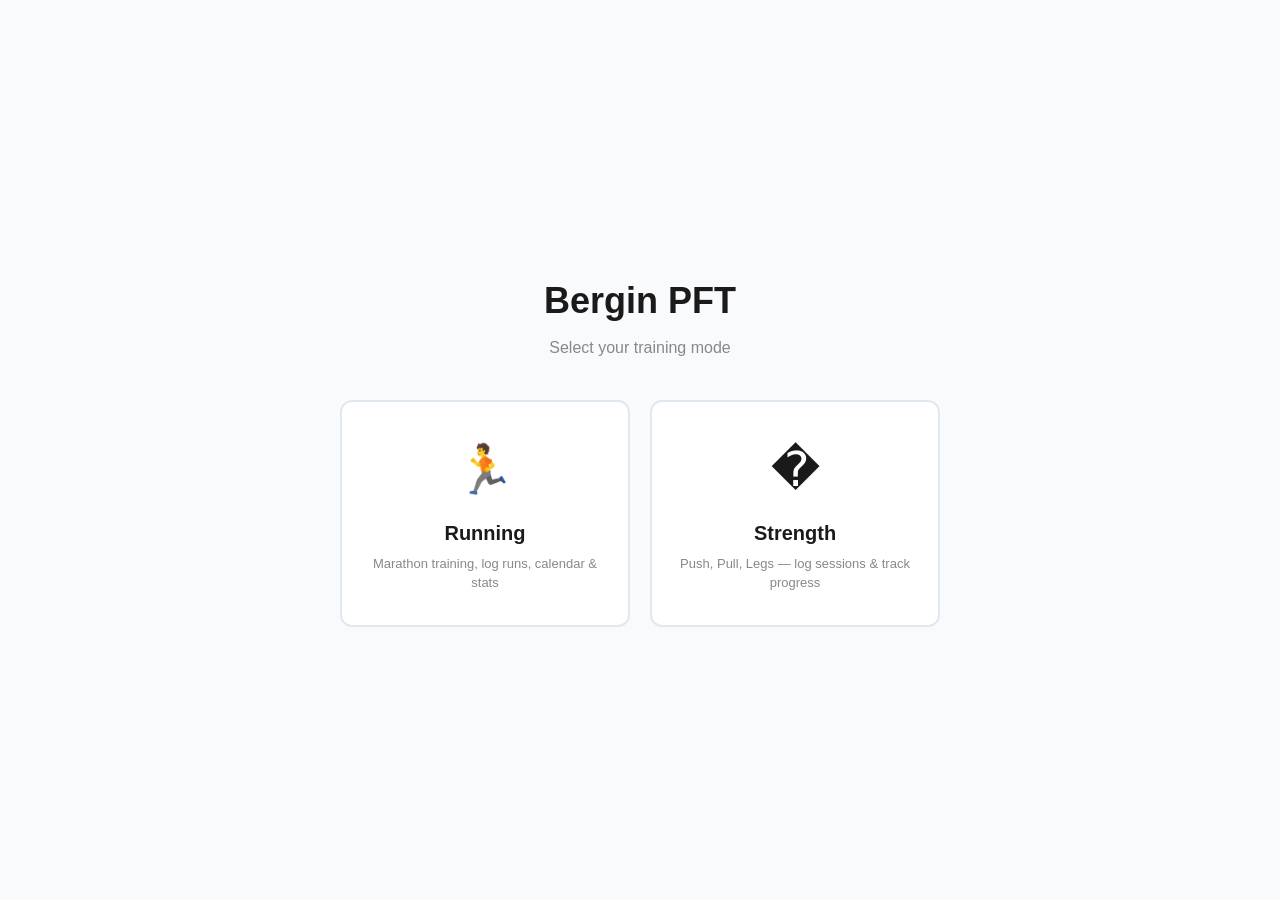
==== index.html @ 03e3f367 "Initial commit - fitness tracking app" ====
<!DOCTYPE html>
<html lang="en">
<head>
    <meta charset="UTF-8">
    <meta name="viewport" content="width=device-width, initial-scale=1.0">
    <title>Bergin PFT</title>
    <link rel="stylesheet" href="./styles.css">
</head>
<body>

    <!-- Mode Selection Screen -->
    <div id="mode-select" class="mode-select">
        <div class="mode-select-inner">
            <h1 class="mode-select-title">Bergin PFT</h1>
            <p class="mode-select-subtitle">Select your training mode</p>
            <div class="mode-cards">
                <div class="mode-card" id="mode-running">
                    <div class="mode-card-icon">🏃</div>
                    <div class="mode-card-label">Running</div>
                    <div class="mode-card-desc">Marathon training, log runs, calendar &amp; stats</div>
                </div>
                <div class="mode-card" id="mode-strength">
                    <div class="mode-card-icon">�️</div>
                    <div class="mode-card-label">Strength</div>
                    <div class="mode-card-desc">Push, Pull, Legs — log sessions &amp; track progress</div>
                </div>
            </div>
        </div>
    </div>

    <!-- ============================================================
         RUNNING MODE
         ============================================================ -->
    <div id="running-app" class="app-container" style="display:none;">
        <nav class="nav">
            <span class="nav-logo" id="running-back-btn">← Bergin PFT</span>
            <ul class="nav-links">
                <li><a class="nav-link active" data-view="r-overview">Overview</a></li>
                <li><a class="nav-link" data-view="r-plan">Plan</a></li>
                <li><a class="nav-link" data-view="r-log">Log Run</a></li>
                <li><a class="nav-link" data-view="r-calendar">Calendar</a></li>
                <li><a class="nav-link" data-view="r-stats">Stats</a></li>
            </ul>
        </nav>

        <main class="main">
            <!-- Running Overview -->
            <section id="view-r-overview" class="view-section active">
                <h1 class="page-title">Overview</h1>
                <p class="page-subtitle"></p>
                <div class="dashboard-grid">
                    <div class="card">
                        <div class="card-title"><svg width="24" height="16" viewBox="0 0 24 16" style="vertical-align:middle;margin-right:6px;border-radius:2px;"><rect x="0" y="0" width="8" height="16" fill="#002B7F"/><rect x="8" y="0" width="8" height="16" fill="#FCD116"/><rect x="16" y="0" width="8" height="16" fill="#CE1126"/></svg>Upcoming Race — Bucharest Marathon, 11th October 2026</div>
                        <div class="countdown-grid">
                            <div class="countdown-item">
                                <span class="countdown-number" id="countdown-days">—</span>
                                <span class="countdown-label">Days</span>
                            </div>
                            <div class="countdown-item">
                                <span class="countdown-number" id="countdown-hours">—</span>
                                <span class="countdown-label">Hours</span>
                            </div>
                            <div class="countdown-item">
                                <span class="countdown-number" id="countdown-minutes">—</span>
                                <span class="countdown-label">Minutes</span>
                            </div>
                            <div class="countdown-item">
                                <span class="countdown-number" id="countdown-seconds">—</span>
                                <span class="countdown-label">Seconds</span>
                            </div>
                        </div>
                    </div>
                    <div class="card">
                        <div class="card-title">Target Goal Time</div>
                        <div class="goal-time">3:45:00</div>
                        <div class="goal-pace">Pace: 5:20–5:25/km</div>
                    </div>
                    <div class="card">
                        <div class="card-title">Training Paces</div>
                        <div id="paces-content"></div>
                    </div>
                    <div class="card">
                        <div class="card-title">This Week</div>
                        <div id="this-week-content"></div>
                    </div>
                </div>
            </section>

            <!-- Running Plan -->
            <section id="view-r-plan" class="view-section">
                <h1 class="page-title">Training Plan</h1>
                <p class="page-subtitle">18-week programme for Bucharest Marathon — Target 3:45:00</p>
                <div id="plan-content"></div>
            </section>

            <!-- Log Run -->
            <section id="view-r-log" class="view-section">
                <h1 class="page-title">Log Run</h1>
                <p class="page-subtitle">Record your training runs to track progress.</p>
                <div class="card">
                    <form id="log-run-form" novalidate>
                        <div class="form-group">
                            <label class="form-label" for="run-date">Date *</label>
                            <input class="form-input" type="date" id="run-date" required>
                        </div>
                        <div class="form-group">
                            <label class="form-label" for="run-type">Run Type *</label>
                            <select class="form-input" id="run-type" required>
                                <option value="">— Select —</option>
                                <option value="Easy">Easy</option>
                                <option value="Long Run">Long Run</option>
                                <option value="Tempo">Tempo</option>
                                <option value="Intervals">Intervals</option>
                                <option value="Marathon Pace">Marathon Pace</option>
                                <option value="Hills">Hills</option>
                                <option value="Recovery">Recovery</option>
                                <option value="Race">Race</option>
                            </select>
                        </div>
                        <div class="form-group">
                            <label class="form-label" for="run-distance">Distance (km) *</label>
                            <input class="form-input" type="number" id="run-distance" min="0" step="0.1" placeholder="e.g. 10.5" required>
                        </div>
                        <div class="form-group">
                            <label class="form-label">Pace (min:sec per km) *</label>
                            <div class="form-row">
                                <input class="form-input" type="number" id="run-pace-min" min="0" max="15" step="1" placeholder="min">
                                <input class="form-input" type="number" id="run-pace-sec" min="0" max="59" step="1" placeholder="sec">
                            </div>
                        </div>
                        <div class="form-group">
                            <label class="form-label" for="run-notes">Notes (optional)</label>
                            <textarea class="form-input form-textarea" id="run-notes" rows="3" placeholder="e.g. Felt strong on the hills"></textarea>
                        </div>
                        <div class="form-group">
                            <button type="submit" class="btn btn-primary">Save Run</button>
                        </div>
                    </form>
                </div>
                <h2 class="section-heading">Recent Runs</h2>
                <div id="recent-runs-list"></div>
            </section>

            <!-- Running Calendar -->
            <section id="view-r-calendar" class="view-section">
                <h1 class="page-title">Calendar</h1>
                <p class="page-subtitle">Monthly view of your logged runs.</p>
                <div class="calendar-controls">
                    <button class="btn btn-secondary" id="r-cal-prev">&larr; Previous</button>
                    <span class="calendar-month-label" id="r-cal-month-label"></span>
                    <button class="btn btn-secondary" id="r-cal-next">Next &rarr;</button>
                </div>
                <div class="calendar-grid">
                    <div class="calendar-day-header">Mon</div>
                    <div class="calendar-day-header">Tue</div>
                    <div class="calendar-day-header">Wed</div>
                    <div class="calendar-day-header">Thu</div>
                    <div class="calendar-day-header">Fri</div>
                    <div class="calendar-day-header">Sat</div>
                    <div class="calendar-day-header">Sun</div>
                </div>
                <div class="calendar-grid" id="r-cal-grid"></div>
                <!-- Day Detail Modal -->
                <div class="modal-overlay" id="r-cal-modal">
                    <div class="modal">
                        <div class="modal-header">
                            <h2 class="modal-title" id="r-cal-modal-title">—</h2>
                            <button class="btn btn-secondary btn-sm" id="r-cal-modal-close">&times;</button>
                        </div>
                        <div id="r-cal-modal-body"></div>
                    </div>
                </div>
            </section>

            <!-- Running Stats -->
            <section id="view-r-stats" class="view-section">
                <h1 class="page-title">Stats</h1>
                <p class="page-subtitle">Key running metrics and trends.</p>
                <div class="stats-summary-grid" id="r-stats-summary"></div>
                <div class="card" style="margin-top: 24px;">
                    <div class="card-title">Weekly Running Mileage</div>
                    <canvas id="chart-mileage" width="900" height="280"></canvas>
                </div>
                <div class="card" style="margin-top: 16px;">
                    <div class="card-title">Average Pace by Week</div>
                    <canvas id="chart-pace" width="900" height="280"></canvas>
                </div>
            </section>
        </main>
    </div>

    <!-- ============================================================
         STRENGTH MODE
         ============================================================ -->
    <div id="strength-app" class="app-container" style="display:none;">
        <nav class="nav">
            <span class="nav-logo" id="strength-back-btn">← Bergin PFT</span>
            <ul class="nav-links">
                <li><a class="nav-link active" data-view="s-overview">Overview</a></li>
                <li><a class="nav-link" data-view="s-log">Log Session</a></li>
                <li><a class="nav-link" data-view="s-calendar">Calendar</a></li>
                <li><a class="nav-link" data-view="s-stats">Stats</a></li>
            </ul>
        </nav>

        <main class="main">
            <!-- Strength Overview -->
            <section id="view-s-overview" class="view-section active">
                <h1 class="page-title">Overview</h1>
                <p class="page-subtitle">Strength training progress at a glance.</p>
                <div class="dashboard-grid">
                    <div class="card">
                        <div class="card-title">Sessions This Month</div>
                        <div class="goal-time" id="s-sessions-count">0</div>
                    </div>
                    <div class="card">
                        <div class="card-title">Goal</div>
                        <div class="goal-time" style="font-size:24px;">45KG Dumbbell Press</div>
                        <div class="goal-pace">Target: May 2027</div>
                    </div>
                </div>
                <div class="strength-groups-grid">
                    <div class="card strength-group-card">
                        <div class="card-title">Push</div>
                        <div id="s-push-list" class="exercise-list"></div>
                    </div>
                    <div class="card strength-group-card">
                        <div class="card-title">Pull</div>
                        <div id="s-pull-list" class="exercise-list"></div>
                    </div>
                    <div class="card strength-group-card">
                        <div class="card-title">Legs</div>
                        <div id="s-legs-list" class="exercise-list"></div>
                    </div>
                </div>
            </section>

            <!-- Log Session -->
            <section id="view-s-log" class="view-section">
                <h1 class="page-title">Log Session</h1>
                <p class="page-subtitle">Record your strength training session.</p>
                <div class="card">
                    <form id="s-log-form" novalidate>
                        <div class="form-group">
                            <label class="form-label" for="s-session-date">Date *</label>
                            <input class="form-input" type="date" id="s-session-date" required>
                        </div>
                        <div class="form-group">
                            <label class="form-label" for="s-session-type">Type *</label>
                            <select class="form-input" id="s-session-type" required>
                                <option value="">— Select —</option>
                                <option value="Push">Push</option>
                                <option value="Pull">Pull</option>
                                <option value="Legs">Legs</option>
                            </select>
                        </div>
                        <div id="s-exercise-selector" style="display:none;">
                            <div class="form-group">
                                <label class="form-label">Select Exercises</label>
                                <div id="s-exercise-checkboxes" class="exercise-checkboxes"></div>
                            </div>
                        </div>
                        <div id="s-exercise-inputs"></div>
                        <div class="form-group" id="s-save-group" style="display:none;">
                            <button type="submit" class="btn btn-primary">Save Session</button>
                        </div>
                    </form>
                </div>
                <h2 class="section-heading">Recent Sessions</h2>
                <div id="s-recent-sessions"></div>
            </section>

            <!-- Strength Calendar -->
            <section id="view-s-calendar" class="view-section">
                <h1 class="page-title">Calendar</h1>
                <p class="page-subtitle">Monthly view of your strength sessions.</p>
                <div class="calendar-controls">
                    <button class="btn btn-secondary" id="s-cal-prev">&larr; Previous</button>
                    <span class="calendar-month-label" id="s-cal-month-label"></span>
                    <button class="btn btn-secondary" id="s-cal-next">Next &rarr;</button>
                </div>
                <div class="calendar-grid">
                    <div class="calendar-day-header">Mon</div>
                    <div class="calendar-day-header">Tue</div>
                    <div class="calendar-day-header">Wed</div>
                    <div class="calendar-day-header">Thu</div>
                    <div class="calendar-day-header">Fri</div>
                    <div class="calendar-day-header">Sat</div>
                    <div class="calendar-day-header">Sun</div>
                </div>
                <div class="calendar-grid" id="s-cal-grid"></div>
                <div class="modal-overlay" id="s-cal-modal">
                    <div class="modal">
                        <div class="modal-header">
                            <h2 class="modal-title" id="s-cal-modal-title">—</h2>
                            <button class="btn btn-secondary btn-sm" id="s-cal-modal-close">&times;</button>
                        </div>
                        <div id="s-cal-modal-body"></div>
                    </div>
                </div>
            </section>

            <!-- Strength Stats -->
            <section id="view-s-stats" class="view-section">
                <h1 class="page-title">Stats</h1>
                <p class="page-subtitle">Weight progression over time for each exercise.</p>

                <h2 class="section-heading">Push</h2>
                <div id="s-stats-push"></div>

                <h2 class="section-heading">Pull</h2>
                <div id="s-stats-pull"></div>

                <h2 class="section-heading">Legs</h2>
                <div id="s-stats-legs"></div>
            </section>
        </main>
    </div>

    <!-- Toast -->
    <div id="toast" class="toast"></div>

    <script src="./data.js"></script>
    <script src="./app.js"></script>

</body>
</html>
---- styles.css ----
/* Bucharest Marathon Training Tracker — Styles */
/* Bergin PFT */

:root {
  --primary: #2563EB;
  --primary-dark: #1D4ED8;
  --secondary: #FFFFFF;
  --accent: #1E293B;
  --bg-page: #F8FAFC;
  --bg-card: #FFFFFF;
  --text-primary: #1A1A1A;
  --text-secondary: #555555;
  --text-muted: #888888;
  --border-color: #E2E8F0;
  --radius: 8px;
  --radius-sm: 4px;
  --shadow-card: 0 1px 3px rgba(0, 0, 0, 0.06), 0 1px 2px rgba(0, 0, 0, 0.04);
  --shadow-elevated: 0 4px 12px rgba(0, 0, 0, 0.1);
  --success: #16A34A;
  --warning: #F59E0B;
  --danger: #DC2626;
  --running-color: #0EA5E9;
}

*, *::before, *::after {
  margin: 0;
  padding: 0;
  box-sizing: border-box;
}

body {
  font-family: -apple-system, BlinkMacSystemFont, 'Segoe UI', Roboto, Helvetica, Arial, sans-serif;
  background: var(--bg-page);
  color: var(--text-primary);
  line-height: 1.5;
  min-height: 100vh;
  display: flex;
  flex-direction: column;
}

/* ===== Navigation ===== */
.nav {
  background: var(--accent);
  padding: 0 24px;
  display: flex;
  align-items: center;
  justify-content: space-between;
  position: sticky;
  top: 0;
  z-index: 100;
  min-height: 56px;
  box-shadow: 0 2px 4px rgba(0, 0, 0, 0.15);
}

.nav-logo {
  font-size: 18px;
  font-weight: 700;
  color: var(--secondary);
  letter-spacing: -0.3px;
}

.nav-links {
  display: flex;
  align-items: center;
  gap: 4px;
  list-style: none;
}

.nav-link {
  padding: 16px 16px;
  font-size: 14px;
  font-weight: 600;
  color: rgba(255, 255, 255, 0.7);
  text-decoration: none;
  cursor: pointer;
  border-bottom: 3px solid transparent;
  transition: color 0.2s, border-color 0.2s;
}

.nav-link:hover {
  color: var(--secondary);
}

.nav-link.active {
  color: var(--secondary);
  border-bottom-color: var(--primary);
}

/* ===== Main Content ===== */
.main {
  flex: 1;
  max-width: 1000px;
  width: 100%;
  margin: 0 auto;
  padding: 32px 24px;
}

/* ===== View Sections ===== */
.view-section {
  display: none;
}

.view-section.active {
  display: block;
}

/* ===== Page Titles ===== */
.page-title {
  font-size: 24px;
  font-weight: 700;
  margin-bottom: 8px;
}

.page-subtitle {
  font-size: 14px;
  color: var(--text-secondary);
  margin-bottom: 24px;
}

.section-heading {
  font-size: 16px;
  font-weight: 700;
  margin-top: 28px;
  margin-bottom: 12px;
}

/* ===== Dashboard Grid ===== */
.dashboard-grid {
  display: grid;
  grid-template-columns: 1fr 1fr;
  gap: 20px;
  margin-bottom: 28px;
}

.dashboard-grid .full-width {
  grid-column: 1 / -1;
}

/* ===== Cards ===== */
.card {
  background: var(--bg-card);
  border: 1px solid var(--border-color);
  border-radius: var(--radius);
  padding: 20px;
  box-shadow: var(--shadow-card);
}

.card-title {
  font-size: 12px;
  font-weight: 700;
  text-transform: uppercase;
  letter-spacing: 0.5px;
  color: var(--text-muted);
  margin-bottom: 12px;
}

/* ===== Countdown ===== */
.countdown-grid {
  display: grid;
  grid-template-columns: repeat(4, 1fr);
  gap: 12px;
  text-align: center;
}

.countdown-item {
  display: flex;
  flex-direction: column;
  align-items: center;
}

.countdown-number {
  font-size: 36px;
  font-weight: 800;
  color: var(--primary);
  line-height: 1.1;
}

.countdown-label {
  font-size: 11px;
  color: var(--text-muted);
  text-transform: uppercase;
  letter-spacing: 0.5px;
  margin-top: 4px;
}

/* ===== Target Goal ===== */
.goal-time {
  font-size: 42px;
  font-weight: 800;
  color: var(--primary);
  line-height: 1;
  margin-bottom: 4px;
}

.goal-pace {
  font-size: 14px;
  color: var(--text-secondary);
}

/* ===== Training Paces Table ===== */
.paces-table {
  width: 100%;
  border-collapse: collapse;
  font-size: 14px;
}

.paces-table th {
  text-align: left;
  padding: 8px 12px;
  font-size: 11px;
  font-weight: 700;
  text-transform: uppercase;
  letter-spacing: 0.3px;
  color: var(--text-muted);
  border-bottom: 2px solid var(--border-color);
}

.paces-table td {
  padding: 10px 12px;
  border-bottom: 1px solid var(--border-color);
  color: var(--text-secondary);
}

.paces-table tr:last-child td {
  border-bottom: none;
}

.paces-table td:last-child {
  font-weight: 600;
  color: var(--text-primary);
}

/* ===== This Week Section ===== */
.this-week-header {
  display: flex;
  align-items: baseline;
  gap: 12px;
  flex-wrap: wrap;
  margin-bottom: 16px;
}

.this-week-header h3 {
  font-size: 16px;
  font-weight: 700;
}

.week-dates {
  font-size: 13px;
  color: var(--text-muted);
}

.week-volume {
  font-size: 13px;
  font-weight: 600;
  color: var(--primary);
  background: rgba(37, 99, 235, 0.08);
  padding: 2px 8px;
  border-radius: var(--radius-sm);
}

.this-week-days {
  display: grid;
  grid-template-columns: repeat(auto-fit, minmax(180px, 1fr));
  gap: 12px;
}

.day-card {
  background: var(--bg-page);
  border: 1px solid var(--border-color);
  border-radius: var(--radius-sm);
  padding: 12px;
  border-left: 3px solid var(--running-color);
}

.day-card-label {
  font-size: 11px;
  font-weight: 700;
  text-transform: uppercase;
  color: var(--text-muted);
  margin-bottom: 4px;
}

.day-card-title {
  font-size: 14px;
  font-weight: 600;
  color: var(--text-primary);
  margin-bottom: 4px;
}

.day-card-detail {
  font-size: 12px;
  color: var(--text-secondary);
}

/* ===== Plan View ===== */
.plan-week-block {
  background: var(--bg-card);
  border: 1px solid var(--border-color);
  border-radius: var(--radius);
  padding: 20px;
  margin-bottom: 16px;
  box-shadow: var(--shadow-card);
  transition: box-shadow 0.2s;
}

.plan-week-block.current {
  border-color: var(--primary);
  box-shadow: 0 0 0 1px var(--primary), var(--shadow-card);
}

.plan-week-header {
  margin-bottom: 14px;
}

.plan-week-title {
  font-size: 16px;
  font-weight: 700;
  margin-bottom: 4px;
}

.current-badge {
  display: inline-block;
  font-size: 10px;
  font-weight: 700;
  text-transform: uppercase;
  background: var(--primary);
  color: white;
  padding: 2px 6px;
  border-radius: 3px;
  vertical-align: middle;
  margin-left: 6px;
}

.plan-week-meta {
  display: flex;
  gap: 16px;
  font-size: 13px;
  color: var(--text-muted);
}

.plan-days-grid {
  display: grid;
  grid-template-columns: repeat(auto-fit, minmax(200px, 1fr));
  gap: 10px;
}

.plan-day-card {
  background: var(--bg-page);
  border: 1px solid var(--border-color);
  border-radius: var(--radius-sm);
  padding: 12px;
  border-left: 3px solid var(--running-color);
}

.plan-day-label {
  font-size: 11px;
  font-weight: 700;
  text-transform: uppercase;
  color: var(--text-muted);
  margin-bottom: 4px;
}

.plan-day-title {
  font-size: 14px;
  font-weight: 600;
  color: var(--text-primary);
  margin-bottom: 2px;
}

.plan-day-detail {
  font-size: 12px;
  color: var(--text-secondary);
}

/* ===== Forms ===== */
.form-group {
  margin-bottom: 16px;
}

.form-label {
  display: block;
  font-size: 13px;
  font-weight: 600;
  color: var(--text-primary);
  margin-bottom: 6px;
}

.form-input {
  width: 100%;
  padding: 10px 12px;
  font-size: 14px;
  font-family: inherit;
  color: var(--text-primary);
  background: var(--bg-card);
  border: 1px solid var(--border-color);
  border-radius: var(--radius-sm);
  transition: border-color 0.2s, box-shadow 0.2s;
}

.form-input:focus {
  outline: none;
  border-color: var(--primary);
  box-shadow: 0 0 0 3px rgba(37, 99, 235, 0.1);
}

.form-input.error {
  border-color: var(--danger);
}

.form-textarea {
  min-height: 80px;
  resize: vertical;
}

.form-row {
  display: flex;
  gap: 12px;
}

.form-row .form-input {
  flex: 1;
}

/* ===== Buttons ===== */
.btn {
  display: inline-flex;
  align-items: center;
  justify-content: center;
  gap: 6px;
  padding: 10px 20px;
  font-size: 14px;
  font-weight: 600;
  font-family: inherit;
  border: none;
  border-radius: var(--radius-sm);
  cursor: pointer;
  transition: background 0.2s, transform 0.1s;
  text-decoration: none;
}

.btn:active {
  transform: scale(0.97);
}

.btn-primary {
  background: var(--primary);
  color: var(--secondary);
}

.btn-primary:hover {
  background: var(--primary-dark);
}

.btn-secondary {
  background: var(--bg-card);
  color: var(--text-primary);
  border: 1px solid var(--border-color);
}

.btn-secondary:hover {
  background: #F1F5F9;
}

.btn-sm {
  padding: 6px 12px;
  font-size: 12px;
}

.btn-danger {
  background: var(--danger);
  color: white;
}

.btn-danger:hover {
  background: #B91C1C;
}

/* ===== Run Log Cards ===== */
.run-card {
  background: var(--bg-card);
  border: 1px solid var(--border-color);
  border-radius: var(--radius);
  padding: 16px 20px;
  margin-bottom: 12px;
  border-left: 4px solid var(--running-color);
  box-shadow: var(--shadow-card);
  display: flex;
  justify-content: space-between;
  align-items: flex-start;
  gap: 16px;
}

.run-card-main {
  flex: 1;
}

.run-card-header {
  display: flex;
  align-items: center;
  gap: 12px;
  margin-bottom: 6px;
}

.run-card-type {
  font-size: 11px;
  font-weight: 700;
  text-transform: uppercase;
  letter-spacing: 0.4px;
  background: rgba(14, 165, 233, 0.1);
  color: var(--running-color);
  padding: 2px 8px;
  border-radius: 3px;
}

.run-card-date {
  font-size: 12px;
  color: var(--text-muted);
}

.run-card-stats {
  display: flex;
  gap: 20px;
  font-size: 14px;
  color: var(--text-secondary);
}

.run-card-stat {
  display: flex;
  flex-direction: column;
}

.run-card-stat-label {
  font-size: 10px;
  text-transform: uppercase;
  color: var(--text-muted);
}

.run-card-stat-value {
  font-weight: 700;
  color: var(--text-primary);
}

.run-card-notes {
  font-size: 12px;
  color: var(--text-muted);
  margin-top: 6px;
  font-style: italic;
}

.run-card-delete {
  background: none;
  border: none;
  color: var(--text-muted);
  font-size: 16px;
  cursor: pointer;
  padding: 4px;
  border-radius: var(--radius-sm);
  transition: color 0.2s;
}

.run-card-delete:hover {
  color: var(--danger);
}

/* ===== Calendar ===== */
.calendar-controls {
  display: flex;
  align-items: center;
  justify-content: space-between;
  margin-bottom: 16px;
}

.calendar-month-label {
  font-size: 18px;
  font-weight: 700;
}

.calendar-grid {
  display: grid;
  grid-template-columns: repeat(7, 1fr);
  gap: 4px;
}

.calendar-day-header {
  text-align: center;
  font-size: 11px;
  font-weight: 700;
  color: var(--text-muted);
  text-transform: uppercase;
  letter-spacing: 0.5px;
  padding: 8px 0;
}

.calendar-cell {
  background: var(--bg-card);
  border: 1px solid var(--border-color);
  border-radius: var(--radius-sm);
  min-height: 80px;
  padding: 6px;
  cursor: pointer;
  transition: border-color 0.2s, box-shadow 0.2s;
}

.calendar-cell:hover {
  border-color: var(--primary);
  box-shadow: 0 0 0 1px var(--primary);
}

.calendar-cell.today {
  border-color: var(--primary);
  background: rgba(37, 99, 235, 0.03);
}

.calendar-cell.empty {
  background: transparent;
  border-color: transparent;
  cursor: default;
}

.calendar-cell.empty:hover {
  border-color: transparent;
  box-shadow: none;
}

.calendar-cell-date {
  font-size: 12px;
  font-weight: 600;
  color: var(--text-secondary);
  margin-bottom: 4px;
}

.calendar-cell.today .calendar-cell-date {
  color: var(--primary);
  font-weight: 800;
}

.calendar-cell-run {
  font-size: 10px;
  font-weight: 600;
  padding: 2px 4px;
  border-radius: 3px;
  background: rgba(14, 165, 233, 0.12);
  color: var(--running-color);
  white-space: nowrap;
  overflow: hidden;
  text-overflow: ellipsis;
  margin-bottom: 2px;
}

/* ===== Modal ===== */
.modal-overlay {
  display: none;
  position: fixed;
  inset: 0;
  background: rgba(0, 0, 0, 0.5);
  z-index: 200;
  align-items: center;
  justify-content: center;
  padding: 24px;
}

.modal-overlay.active {
  display: flex;
}

.modal {
  background: var(--bg-card);
  border-radius: var(--radius);
  padding: 24px;
  max-width: 500px;
  width: 100%;
  max-height: 80vh;
  overflow-y: auto;
  box-shadow: var(--shadow-elevated);
}

.modal-header {
  display: flex;
  align-items: center;
  justify-content: space-between;
  margin-bottom: 16px;
}

.modal-title {
  font-size: 18px;
  font-weight: 700;
}

/* ===== Stats Summary ===== */
.stats-summary-grid {
  display: grid;
  grid-template-columns: repeat(auto-fit, minmax(200px, 1fr));
  gap: 16px;
}

.stat-card {
  background: var(--bg-card);
  border: 1px solid var(--border-color);
  border-radius: var(--radius);
  padding: 16px;
  box-shadow: var(--shadow-card);
  text-align: center;
}

.stat-value {
  font-size: 28px;
  font-weight: 800;
  color: var(--primary);
  line-height: 1.2;
}

.stat-label {
  font-size: 12px;
  color: var(--text-muted);
  margin-top: 4px;
  text-transform: uppercase;
  letter-spacing: 0.3px;
}

/* ===== Charts ===== */
canvas {
  width: 100%;
  height: 280px;
  display: block;
}

/* ===== Toast ===== */
.toast {
  position: fixed;
  bottom: 24px;
  left: 50%;
  transform: translateX(-50%) translateY(20px);
  background: var(--accent);
  color: var(--secondary);
  padding: 12px 24px;
  border-radius: var(--radius);
  font-size: 14px;
  font-weight: 500;
  box-shadow: var(--shadow-elevated);
  opacity: 0;
  transition: opacity 0.3s, transform 0.3s;
  z-index: 400;
  pointer-events: none;
}

.toast.visible {
  opacity: 1;
  transform: translateX(-50%) translateY(0);
}

/* ===== Empty State ===== */
.empty-state {
  text-align: center;
  padding: 40px 20px;
  color: var(--text-muted);
  font-size: 14px;
}

/* ===== Responsive ===== */
@media (max-width: 768px) {
  .dashboard-grid {
    grid-template-columns: 1fr;
  }

  .countdown-grid {
    grid-template-columns: repeat(2, 1fr);
    gap: 16px;
  }

  .this-week-days {
    grid-template-columns: 1fr;
  }

  .plan-days-grid {
    grid-template-columns: 1fr;
  }

  .nav {
    padding: 0 16px;
    flex-wrap: wrap;
  }

  .nav-links {
    gap: 0;
  }

  .nav-link {
    padding: 14px 10px;
    font-size: 12px;
  }

  .main {
    padding: 20px 16px;
  }

  .stats-summary-grid {
    grid-template-columns: repeat(2, 1fr);
  }

  .calendar-cell {
    min-height: 60px;
    padding: 4px;
  }

  .run-card {
    flex-direction: column;
  }

  .run-card-stats {
    flex-wrap: wrap;
  }
}

@media (max-width: 480px) {
  .countdown-number {
    font-size: 28px;
  }

  .goal-time {
    font-size: 32px;
  }

  .stats-summary-grid {
    grid-template-columns: 1fr;
  }

  .nav-link {
    padding: 12px 8px;
    font-size: 11px;
  }
}


/* ===== Mode Selection Screen ===== */
.mode-select {
  display: flex;
  align-items: center;
  justify-content: center;
  min-height: 100vh;
  padding: 24px;
}

.mode-select-inner {
  text-align: center;
  max-width: 600px;
  width: 100%;
}

.mode-select-title {
  font-size: 36px;
  font-weight: 800;
  color: var(--text-primary);
  margin-bottom: 8px;
}

.mode-select-subtitle {
  font-size: 16px;
  color: var(--text-muted);
  margin-bottom: 40px;
}

.mode-cards {
  display: grid;
  grid-template-columns: 1fr 1fr;
  gap: 20px;
}

.mode-card {
  background: var(--bg-card);
  border: 2px solid var(--border-color);
  border-radius: 12px;
  padding: 32px 24px;
  cursor: pointer;
  transition: border-color 0.2s, box-shadow 0.2s, transform 0.15s;
}

.mode-card:hover {
  border-color: var(--primary);
  box-shadow: 0 4px 20px rgba(37, 99, 235, 0.15);
  transform: translateY(-2px);
}

.mode-card-icon {
  font-size: 48px;
  margin-bottom: 12px;
}

.mode-card-label {
  font-size: 20px;
  font-weight: 700;
  margin-bottom: 6px;
}

.mode-card-desc {
  font-size: 13px;
  color: var(--text-muted);
}

/* ===== App Container ===== */
.app-container {
  display: flex;
  flex-direction: column;
  min-height: 100vh;
}

/* ===== Strength Groups Grid ===== */
.strength-groups-grid {
  display: grid;
  grid-template-columns: repeat(3, 1fr);
  gap: 16px;
  margin-top: 20px;
}

.strength-group-card {
  min-height: 200px;
}

.exercise-list {
  display: flex;
  flex-direction: column;
  gap: 0;
}

.exercise-list-row {
  display: flex;
  justify-content: space-between;
  align-items: center;
  padding: 8px 0;
  border-bottom: 1px solid var(--border-color);
  font-size: 13px;
}

.exercise-list-row:last-child {
  border-bottom: none;
}

.exercise-name {
  color: var(--text-primary);
  font-weight: 500;
}

.exercise-last-weight {
  color: var(--primary);
  font-weight: 700;
  font-size: 12px;
}

/* ===== Exercise Checkboxes ===== */
.exercise-checkboxes {
  display: flex;
  flex-direction: column;
  gap: 12px;
}

.exercise-group-header {
  font-size: 12px;
  font-weight: 700;
  text-transform: uppercase;
  letter-spacing: 0.5px;
  color: var(--text-muted);
  padding-bottom: 4px;
  border-bottom: 1px solid var(--border-color);
  margin-top: 4px;
}

.exercise-checkbox-grid {
  display: grid;
  grid-template-columns: 1fr 1fr;
  gap: 4px;
}

.exercise-checkbox-label {
  font-size: 13px;
  cursor: pointer;
  padding: 6px 8px;
  border-radius: var(--radius-sm);
  transition: background 0.2s;
}

.exercise-checkbox-label:hover {
  background: var(--bg-page);
}

.exercise-checkbox-label input {
  margin-right: 6px;
}

/* ===== Exercise Input Blocks ===== */
.exercise-input-block {
  background: var(--bg-page);
  border: 1px solid var(--border-color);
  border-radius: var(--radius-sm);
  padding: 12px;
  margin-bottom: 12px;
}

.exercise-input-title {
  font-size: 14px;
  font-weight: 700;
  margin-bottom: 8px;
  color: var(--text-primary);
}

.exercise-input-row {
  display: flex;
  align-items: center;
  gap: 12px;
  margin-bottom: 6px;
}

.exercise-input-row .form-label {
  min-width: 70px;
  margin-bottom: 0;
  font-size: 12px;
}

.exercise-input-row .form-input {
  max-width: 120px;
}

/* ===== Nav Logo as back button ===== */
.nav-logo {
  cursor: pointer;
  transition: opacity 0.2s;
}

.nav-logo:hover {
  opacity: 0.8;
}

/* ===== Responsive additions ===== */
@media (max-width: 768px) {
  .mode-cards {
    grid-template-columns: 1fr;
  }

  .strength-groups-grid {
    grid-template-columns: 1fr;
  }

  .exercise-checkboxes {
    grid-template-columns: 1fr;
  }
}
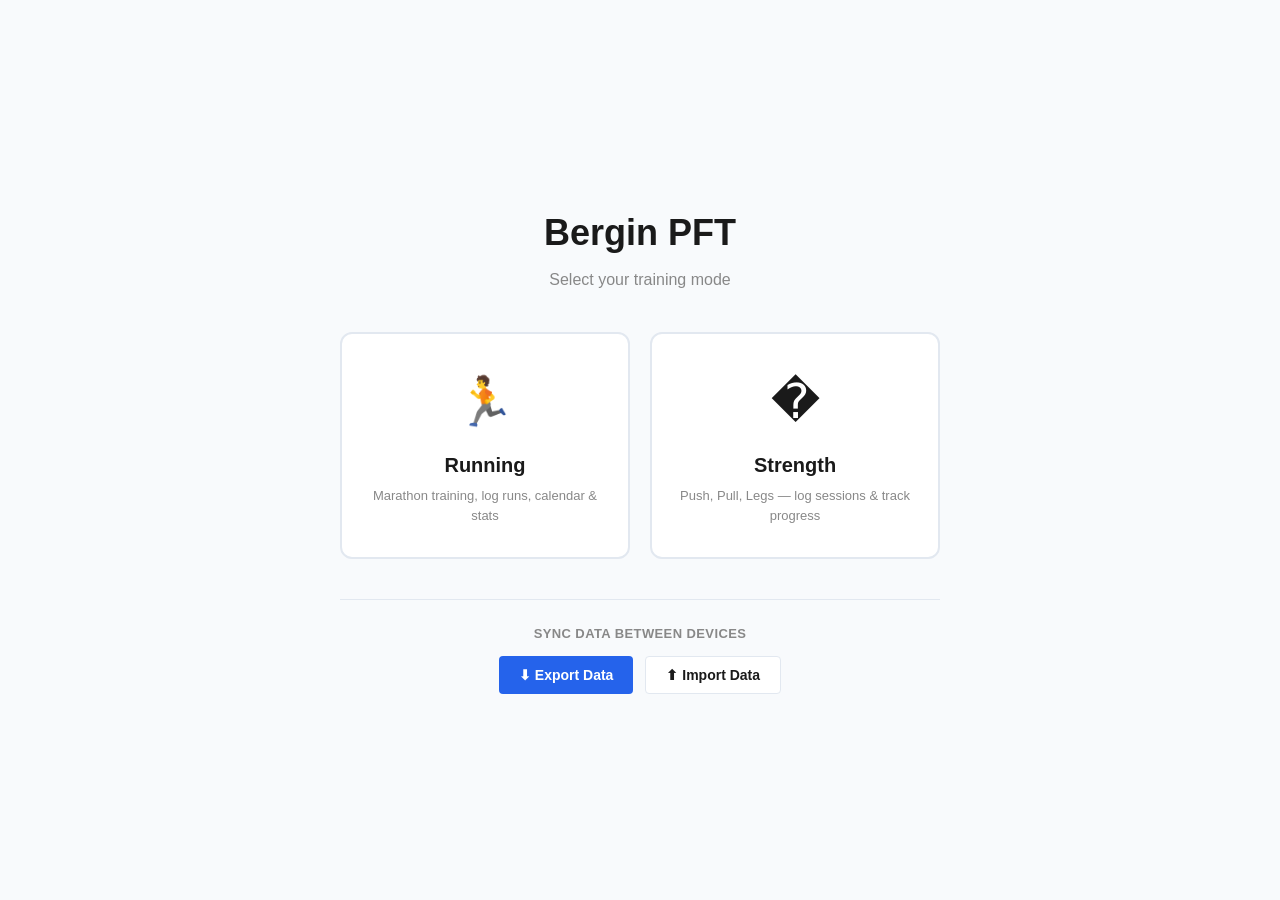
==== commit 96feaaf0: "Add export/import data sync between devices" ====
--- a/index.html
+++ b/index.html
@@ -24,6 +24,14 @@
                     <div class="mode-card-label">Strength</div>
                     <div class="mode-card-desc">Push, Pull, Legs — log sessions &amp; track progress</div>
                 </div>
+            </div>
+            <div class="sync-controls">
+                <p class="sync-label">Sync Data Between Devices</p>
+                <div class="sync-buttons">
+                    <button class="btn btn-primary" id="btn-export-data">⬇ Export Data</button>
+                    <button class="btn btn-secondary" id="btn-import-data">⬆ Import Data</button>
+                </div>
+                <input type="file" id="import-file-input" accept=".json" style="display:none;">
             </div>
         </div>
     </div>
--- a/styles.css
+++ b/styles.css
@@ -1042,3 +1042,25 @@
     grid-template-columns: 1fr;
   }
 }
+
+/* ===== Sync Controls ===== */
+.sync-controls {
+  margin-top: 40px;
+  padding-top: 24px;
+  border-top: 1px solid var(--border-color);
+}
+
+.sync-label {
+  font-size: 13px;
+  font-weight: 600;
+  color: var(--text-muted);
+  text-transform: uppercase;
+  letter-spacing: 0.4px;
+  margin-bottom: 12px;
+}
+
+.sync-buttons {
+  display: flex;
+  gap: 12px;
+  justify-content: center;
+}
